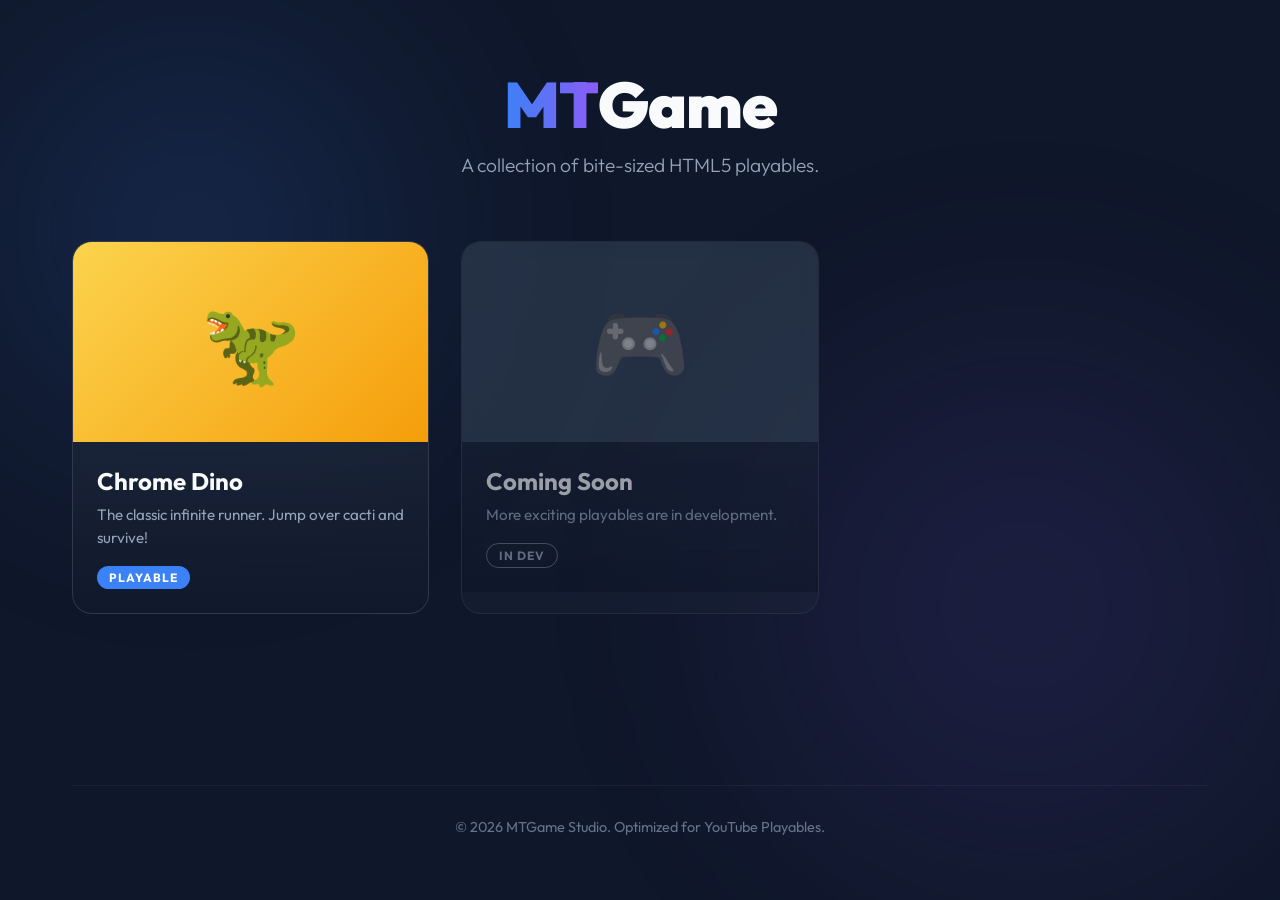
==== index.html @ f8bb6175 "dinoCommit" ====
<!DOCTYPE html>
<html lang="en">
<head>
    <meta charset="UTF-8">
    <meta name="viewport" content="width=device-width, initial-scale=1.0">
    <title>MTGame | Playables Portal</title>
    <link rel="stylesheet" href="styles.css">
    <link href="https://fonts.googleapis.com/css2?family=Outfit:wght@300;500;700;900&display=swap" rel="stylesheet">
</head>
<body>
    <div class="background-elements">
        <div class="blob blob-1"></div>
        <div class="blob blob-2"></div>
    </div>
    
    <div class="container">
        <header>
            <h1><span class="highlight">MT</span>Game</h1>
            <p>A collection of bite-sized HTML5 playables.</p>
        </header>

        <main>
            <div class="games-grid">
                <!-- Dino Game Card -->
                <a href="games/dino/index.html" class="game-card">
                    <div class="game-thumbnail dino-thumb">
                        <div class="thumb-icon">🦖</div>
                        <div class="overlay-play">
                            <svg viewBox="0 0 24 24" width="48" height="48" fill="white"><path d="M8 5v14l11-7z"/></svg>
                        </div>
                    </div>
                    <div class="game-info">
                        <h2>Chrome Dino</h2>
                        <p>The classic infinite runner. Jump over cacti and survive!</p>
                        <span class="badge">Playable</span>
                    </div>
                </a>

                <!-- Placeholder for Game 2 -->
                <div class="game-card disabled">
                    <div class="game-thumbnail empty-thumb">
                        <div class="thumb-icon">🎮</div>
                    </div>
                    <div class="game-info">
                        <h2>Coming Soon</h2>
                        <p>More exciting playables are in development.</p>
                        <span class="badge badge-outline">In Dev</span>
                    </div>
                </div>
            </div>
        </main>
        
        <footer>
            <p>&copy; 2026 MTGame Studio. Optimized for YouTube Playables.</p>
        </footer>
    </div>
</body>
</html>
---- styles.css ----
:root {
    --bg-color: #0f172a;
    --text-color: #f8fafc;
    --primary: #3b82f6;
    --primary-hover: #2563eb;
    --card-bg: rgba(30, 41, 59, 0.7);
    --card-border: rgba(255, 255, 255, 0.1);
}

* {
    margin: 0;
    padding: 0;
    box-sizing: border-box;
}

body {
    font-family: 'Outfit', sans-serif;
    background-color: var(--bg-color);
    color: var(--text-color);
    min-height: 100vh;
    overflow-x: hidden;
    position: relative;
}

/* Background Effects */
.background-elements {
    position: fixed;
    top: 0;
    left: 0;
    width: 100%;
    height: 100%;
    z-index: -1;
    overflow: hidden;
}

.blob {
    position: absolute;
    border-radius: 50%;
    filter: blur(100px);
    opacity: 0.5;
    animation: float 20s infinite ease-in-out alternate;
}

.blob-1 {
    top: -10%;
    left: -10%;
    width: 50vw;
    height: 50vw;
    background: radial-gradient(circle, rgba(59,130,246,0.4) 0%, rgba(15,23,42,0) 70%);
}

.blob-2 {
    bottom: -10%;
    right: -10%;
    width: 60vw;
    height: 60vw;
    background: radial-gradient(circle, rgba(139,92,246,0.3) 0%, rgba(15,23,42,0) 70%);
    animation-delay: -10s;
}

@keyframes float {
    0% { transform: translate(0, 0) scale(1); }
    100% { transform: translate(5%, 5%) scale(1.1); }
}

.container {
    max-width: 1200px;
    margin: 0 auto;
    padding: 2rem;
    display: flex;
    flex-direction: column;
    min-height: 100vh;
}

header {
    text-align: center;
    margin-bottom: 4rem;
    margin-top: 2rem;
    animation: fadeInDown 1s ease-out;
}

header h1 {
    font-size: 4rem;
    font-weight: 900;
    letter-spacing: -1px;
    margin-bottom: 0.5rem;
}

header .highlight {
    color: transparent;
    background: linear-gradient(90deg, #3b82f6, #8b5cf6);
    -webkit-background-clip: text;
    background-clip: text;
}

header p {
    font-size: 1.2rem;
    color: #94a3b8;
    font-weight: 300;
}

main {
    flex: 1;
}

.games-grid {
    display: grid;
    grid-template-columns: repeat(auto-fill, minmax(300px, 1fr));
    gap: 2rem;
    animation: fadeInUp 1s ease-out 0.2s both;
}

.game-card {
    background: var(--card-bg);
    border: 1px solid var(--card-border);
    border-radius: 20px;
    overflow: hidden;
    text-decoration: none;
    color: var(--text-color);
    transition: all 0.3s cubic-bezier(0.25, 0.8, 0.25, 1);
    backdrop-filter: blur(10px);
    display: flex;
    flex-direction: column;
}

.game-card:hover:not(.disabled) {
    transform: translateY(-10px);
    border-color: rgba(255, 255, 255, 0.3);
    box-shadow: 0 20px 40px rgba(0, 0, 0, 0.4);
}

.game-card:hover:not(.disabled) .game-thumbnail {
    transform: scale(1.05);
}

.game-card:hover:not(.disabled) .overlay-play {
    opacity: 1;
}

.game-thumbnail {
    height: 200px;
    background: #1e293b;
    position: relative;
    display: flex;
    align-items: center;
    justify-content: center;
    transition: transform 0.5s ease;
    transform-origin: center;
}

.dino-thumb {
    background: linear-gradient(135deg, #fcd34d, #f59e0b);
}

.empty-thumb {
    background: #334155;
}

.thumb-icon {
    font-size: 5rem;
}

.overlay-play {
    position: absolute;
    top: 0;
    left: 0;
    width: 100%;
    height: 100%;
    background: rgba(0,0,0,0.5);
    display: flex;
    align-items: center;
    justify-content: center;
    opacity: 0;
    transition: opacity 0.3s ease;
}

.overlay-play svg {
    filter: drop-shadow(0 0 10px rgba(255,255,255,0.5));
    transform: scale(0.9);
    transition: transform 0.3s ease;
}

.game-card:hover:not(.disabled) .overlay-play svg {
    transform: scale(1.1);
}

.game-info {
    padding: 1.5rem;
    position: relative;
    background: linear-gradient(to bottom, rgba(30,41,59,0) 0%, rgba(15,23,42,0.8) 100%);
}

.game-info h2 {
    font-size: 1.5rem;
    margin-bottom: 0.5rem;
    font-weight: 700;
}

.game-info p {
    color: #94a3b8;
    font-size: 0.95rem;
    line-height: 1.5;
    margin-bottom: 1rem;
}

.badge {
    display: inline-block;
    padding: 0.25rem 0.75rem;
    border-radius: 50px;
    font-size: 0.75rem;
    font-weight: 700;
    background: var(--primary);
    color: white;
    text-transform: uppercase;
    letter-spacing: 1px;
}

.badge-outline {
    background: transparent;
    border: 1px solid #64748b;
    color: #94a3b8;
}

.disabled {
    opacity: 0.6;
    cursor: not-allowed;
}

footer {
    text-align: center;
    margin-top: 4rem;
    padding: 2rem 0;
    color: #64748b;
    font-size: 0.9rem;
    border-top: 1px solid rgba(255,255,255,0.05);
}

@keyframes fadeInDown {
    from { opacity: 0; transform: translateY(-30px); }
    to { opacity: 1; transform: translateY(0); }
}

@keyframes fadeInUp {
    from { opacity: 0; transform: translateY(30px); }
    to { opacity: 1; transform: translateY(0); }
}

/* Responsive */
@media (max-width: 768px) {
    header h1 { font-size: 3rem; }
    .games-grid { grid-template-columns: 1fr; }
}
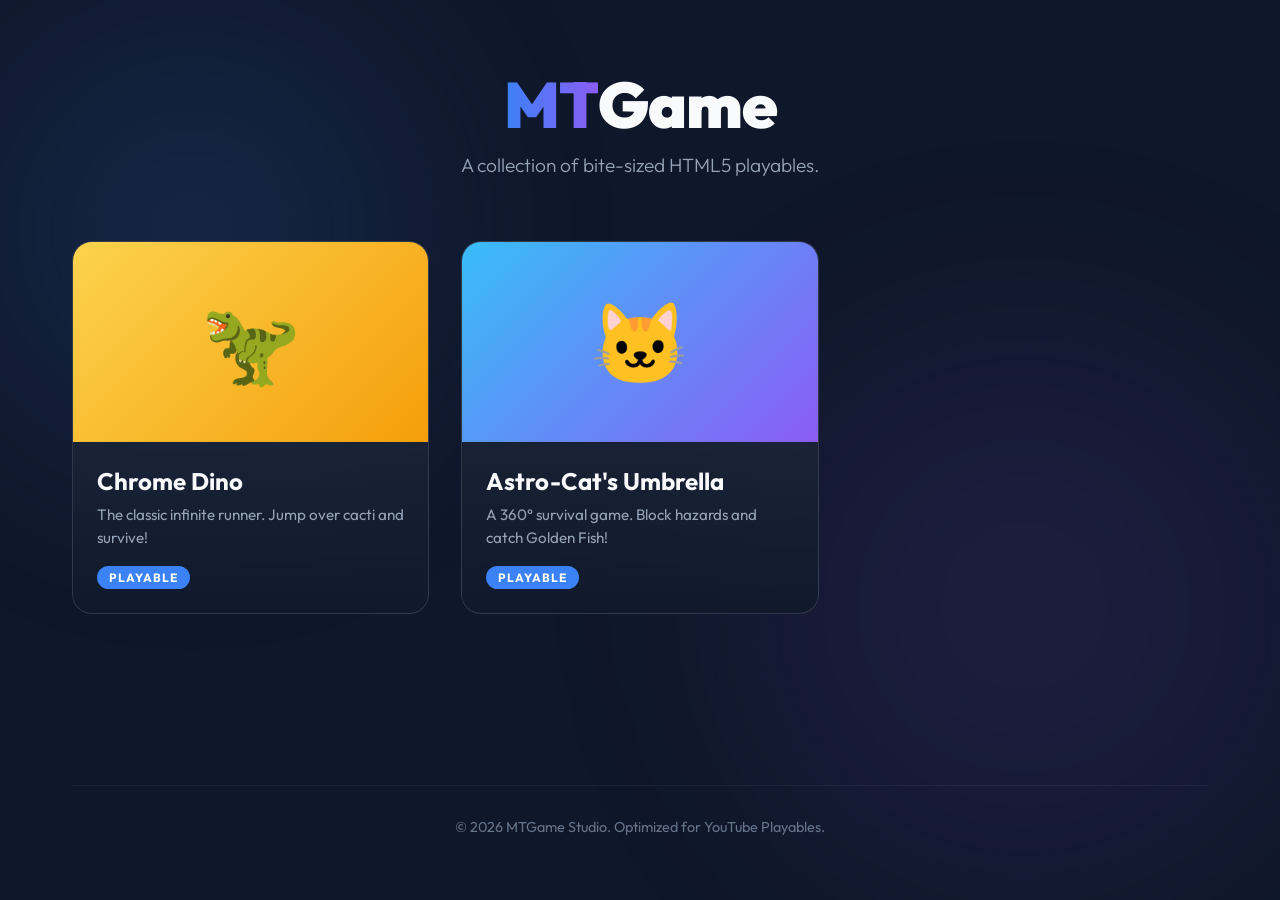
==== commit 09a9f5c4: "homepageentry" ====
--- a/index.html
+++ b/index.html
@@ -36,17 +36,20 @@
                     </div>
                 </a>
 
-                <!-- Placeholder for Game 2 -->
-                <div class="game-card disabled">
-                    <div class="game-thumbnail empty-thumb">
-                        <div class="thumb-icon">🎮</div>
+                <!-- Astro-Cat Game Card -->
+                <a href="games/astrocat/index.html" class="game-card">
+                    <div class="game-thumbnail astrocat-thumb">
+                        <div class="thumb-icon">🐱</div>
+                        <div class="overlay-play">
+                            <svg viewBox="0 0 24 24" width="48" height="48" fill="white"><path d="M8 5v14l11-7z"/></svg>
+                        </div>
                     </div>
                     <div class="game-info">
-                        <h2>Coming Soon</h2>
-                        <p>More exciting playables are in development.</p>
-                        <span class="badge badge-outline">In Dev</span>
+                        <h2>Astro-Cat's Umbrella</h2>
+                        <p>A 360° survival game. Block hazards and catch Golden Fish!</p>
+                        <span class="badge">Playable</span>
                     </div>
-                </div>
+                </a>
             </div>
         </main>
         
--- a/styles.css
+++ b/styles.css
@@ -150,6 +150,10 @@
 
 .dino-thumb {
     background: linear-gradient(135deg, #fcd34d, #f59e0b);
+}
+
+.astrocat-thumb {
+    background: linear-gradient(135deg, #38bdf8, #8b5cf6);
 }
 
 .empty-thumb {
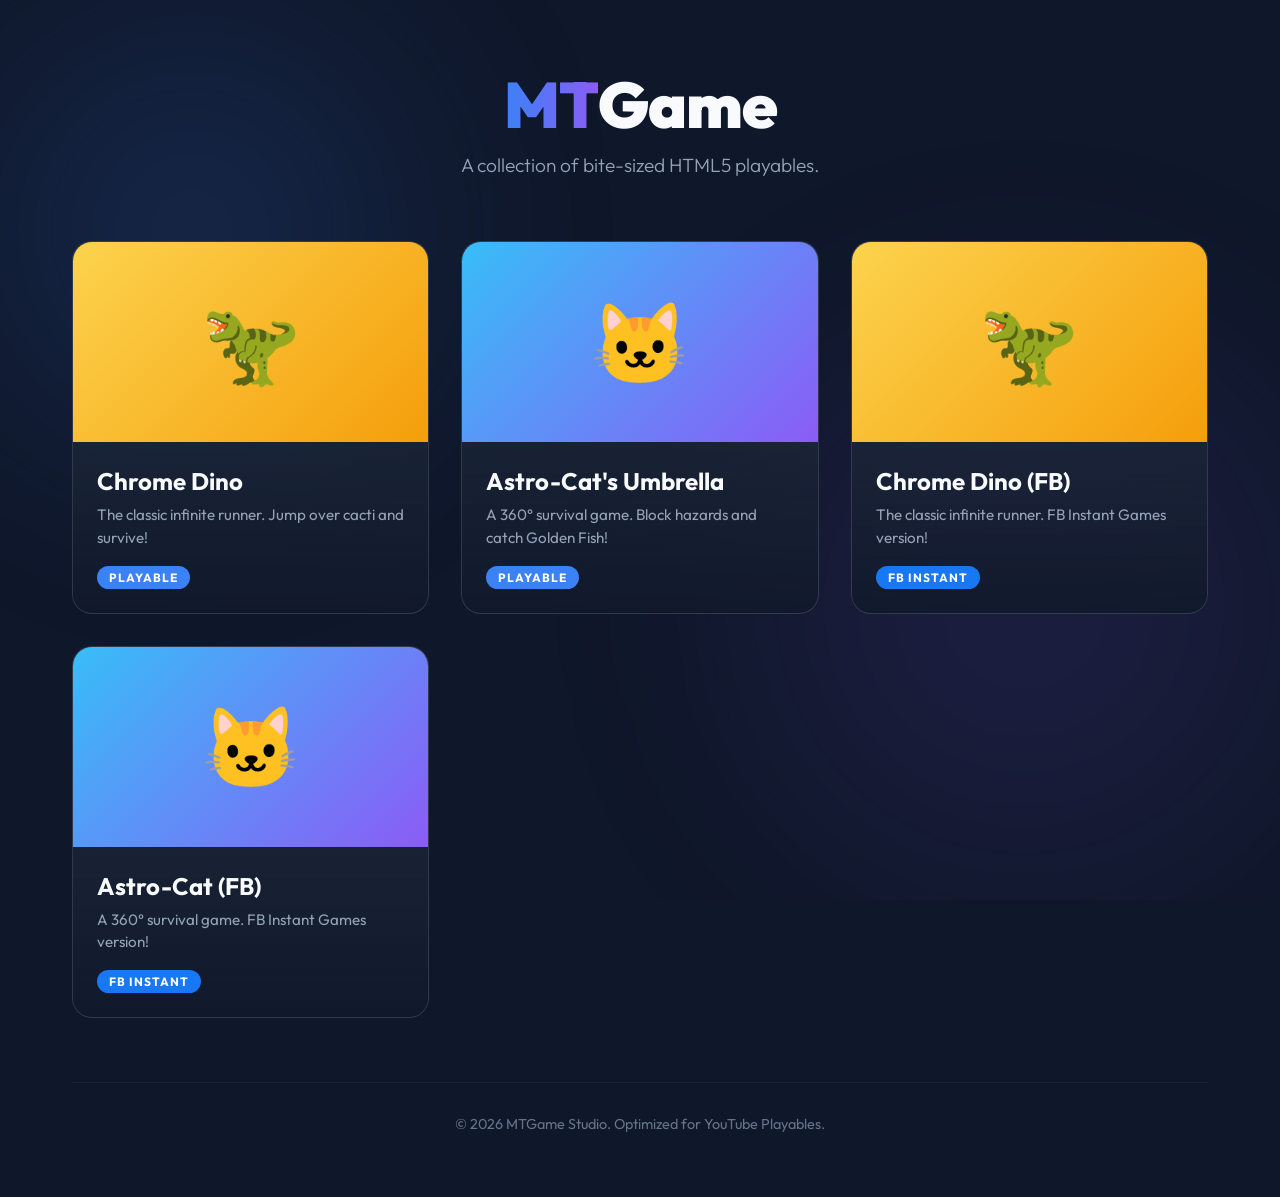
==== commit 416c8ce6: "publishGame" ====
--- a/index.html
+++ b/index.html
@@ -50,6 +50,36 @@
                         <span class="badge">Playable</span>
                     </div>
                 </a>
+
+                <!-- FB Dino Game Card -->
+                <a href="fbgame/dino/index.html" class="game-card">
+                    <div class="game-thumbnail dino-thumb">
+                        <div class="thumb-icon">🦖</div>
+                        <div class="overlay-play">
+                            <svg viewBox="0 0 24 24" width="48" height="48" fill="white"><path d="M8 5v14l11-7z"/></svg>
+                        </div>
+                    </div>
+                    <div class="game-info">
+                        <h2>Chrome Dino (FB)</h2>
+                        <p>The classic infinite runner. FB Instant Games version!</p>
+                        <span class="badge" style="background-color: #1877F2;">FB Instant</span>
+                    </div>
+                </a>
+
+                <!-- FB Astro-Cat Game Card -->
+                <a href="fbgame/astrocat/index.html" class="game-card">
+                    <div class="game-thumbnail astrocat-thumb">
+                        <div class="thumb-icon">🐱</div>
+                        <div class="overlay-play">
+                            <svg viewBox="0 0 24 24" width="48" height="48" fill="white"><path d="M8 5v14l11-7z"/></svg>
+                        </div>
+                    </div>
+                    <div class="game-info">
+                        <h2>Astro-Cat (FB)</h2>
+                        <p>A 360° survival game. FB Instant Games version!</p>
+                        <span class="badge" style="background-color: #1877F2;">FB Instant</span>
+                    </div>
+                </a>
             </div>
         </main>
         
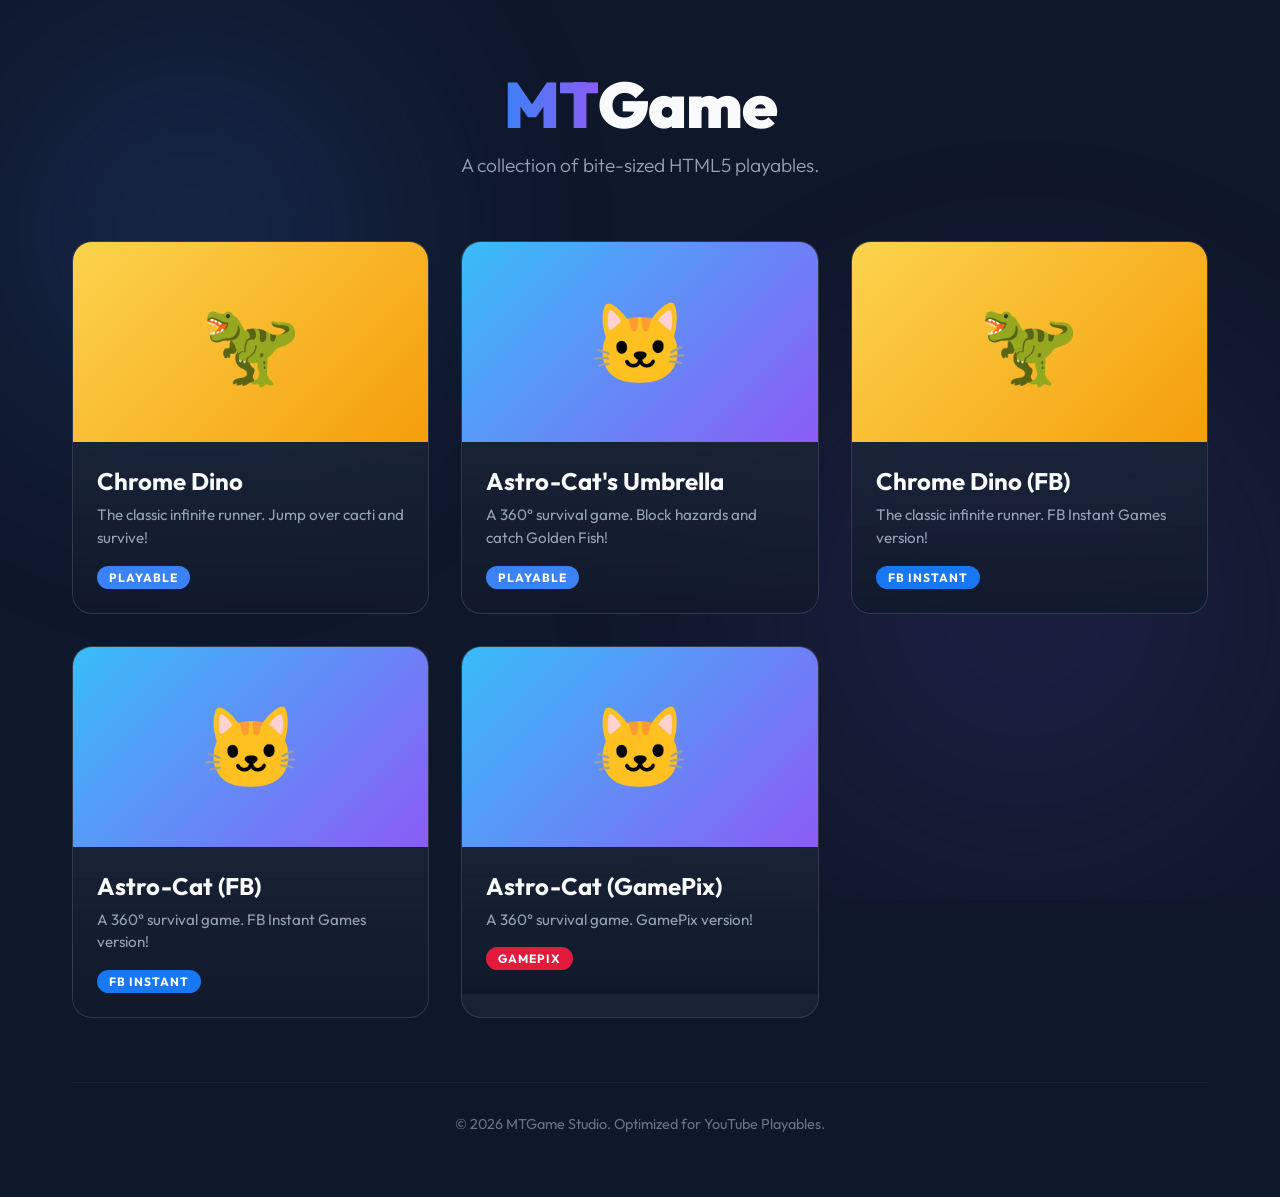
==== commit c02957e7: "gamepix" ====
--- a/index.html
+++ b/index.html
@@ -80,6 +80,20 @@
                         <span class="badge" style="background-color: #1877F2;">FB Instant</span>
                     </div>
                 </a>
+                <!-- GamePix Astro-Cat Game Card -->
+                <a href="gamepix/astrocat/index.html" class="game-card">
+                    <div class="game-thumbnail astrocat-thumb">
+                        <div class="thumb-icon">🐱</div>
+                        <div class="overlay-play">
+                            <svg viewBox="0 0 24 24" width="48" height="48" fill="white"><path d="M8 5v14l11-7z"/></svg>
+                        </div>
+                    </div>
+                    <div class="game-info">
+                        <h2>Astro-Cat (GamePix)</h2>
+                        <p>A 360° survival game. GamePix version!</p>
+                        <span class="badge" style="background-color: #E21B3C;">GamePix</span>
+                    </div>
+                </a>
             </div>
         </main>
         
